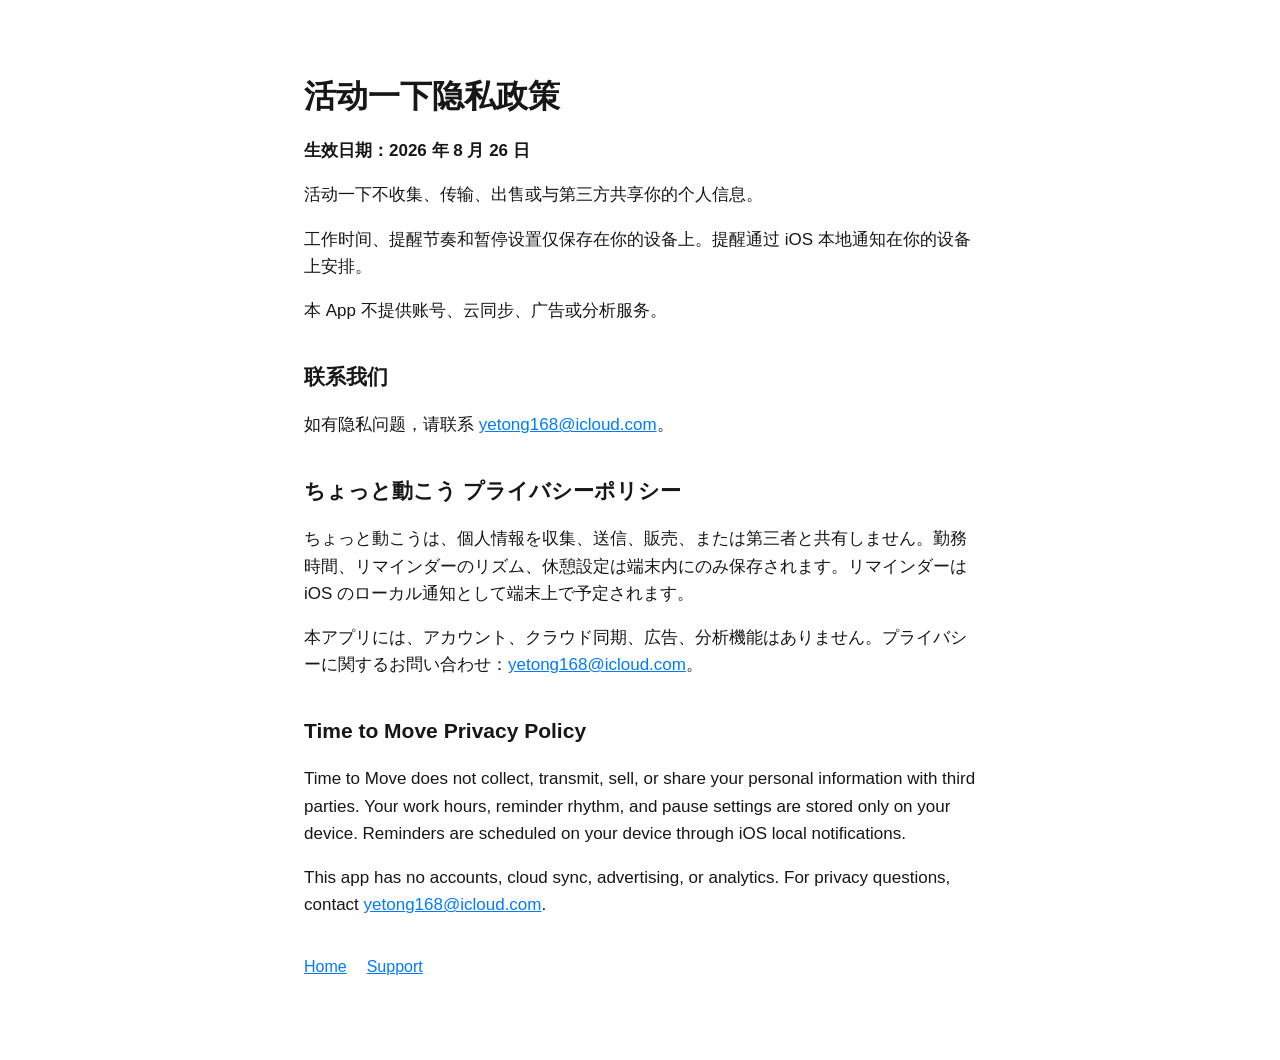
==== privacy/index.html @ 1694f4b2 "Publish trilingual privacy policy" ====
<!doctype html>
<html lang="zh-Hans">
<head>
  <meta charset="utf-8">
  <meta name="viewport" content="width=device-width, initial-scale=1">
  <title>活动一下隐私政策</title>
  <link rel="stylesheet" href="../styles.css">
</head>
<body>
  <main>
    <h1>活动一下隐私政策</h1>
    <p><strong>生效日期：2026 年 8 月 26 日</strong></p>
    <p>活动一下不收集、传输、出售或与第三方共享你的个人信息。</p>
    <p>工作时间、提醒节奏和暂停设置仅保存在你的设备上。提醒通过 iOS 本地通知在你的设备上安排。</p>
    <p>本 App 不提供账号、云同步、广告或分析服务。</p>
    <h2>联系我们</h2>
    <p>如有隐私问题，请联系 <a href="mailto:yetong168@icloud.com">yetong168@icloud.com</a>。</p>
    <h2>ちょっと動こう プライバシーポリシー</h2>
    <p>ちょっと動こうは、個人情報を収集、送信、販売、または第三者と共有しません。勤務時間、リマインダーのリズム、休憩設定は端末内にのみ保存されます。リマインダーは iOS のローカル通知として端末上で予定されます。</p>
    <p>本アプリには、アカウント、クラウド同期、広告、分析機能はありません。プライバシーに関するお問い合わせ：<a href="mailto:yetong168@icloud.com">yetong168@icloud.com</a>。</p>
    <h2>Time to Move Privacy Policy</h2>
    <p>Time to Move does not collect, transmit, sell, or share your personal information with third parties. Your work hours, reminder rhythm, and pause settings are stored only on your device. Reminders are scheduled on your device through iOS local notifications.</p>
    <p>This app has no accounts, cloud sync, advertising, or analytics. For privacy questions, contact <a href="mailto:yetong168@icloud.com">yetong168@icloud.com</a>.</p>
    <nav><a href="../">Home</a><a href="../support/">Support</a></nav>
  </main>
</body>
</html>
---- styles.css ----
:root {
  color: #171717;
  background: #ffffff;
  font-family: -apple-system, BlinkMacSystemFont, "Segoe UI", sans-serif;
  line-height: 1.6;
}

body {
  margin: 0;
}

main {
  box-sizing: border-box;
  margin: 0 auto;
  max-width: 720px;
  padding: 56px 24px 80px;
}

h1 { font-size: 32px; line-height: 1.2; }
h2 { margin-top: 36px; font-size: 21px; }
a { color: #007aff; }
p, li { font-size: 17px; }
nav { display: flex; gap: 20px; margin-top: 36px; }
.muted { color: #6d6d72; }
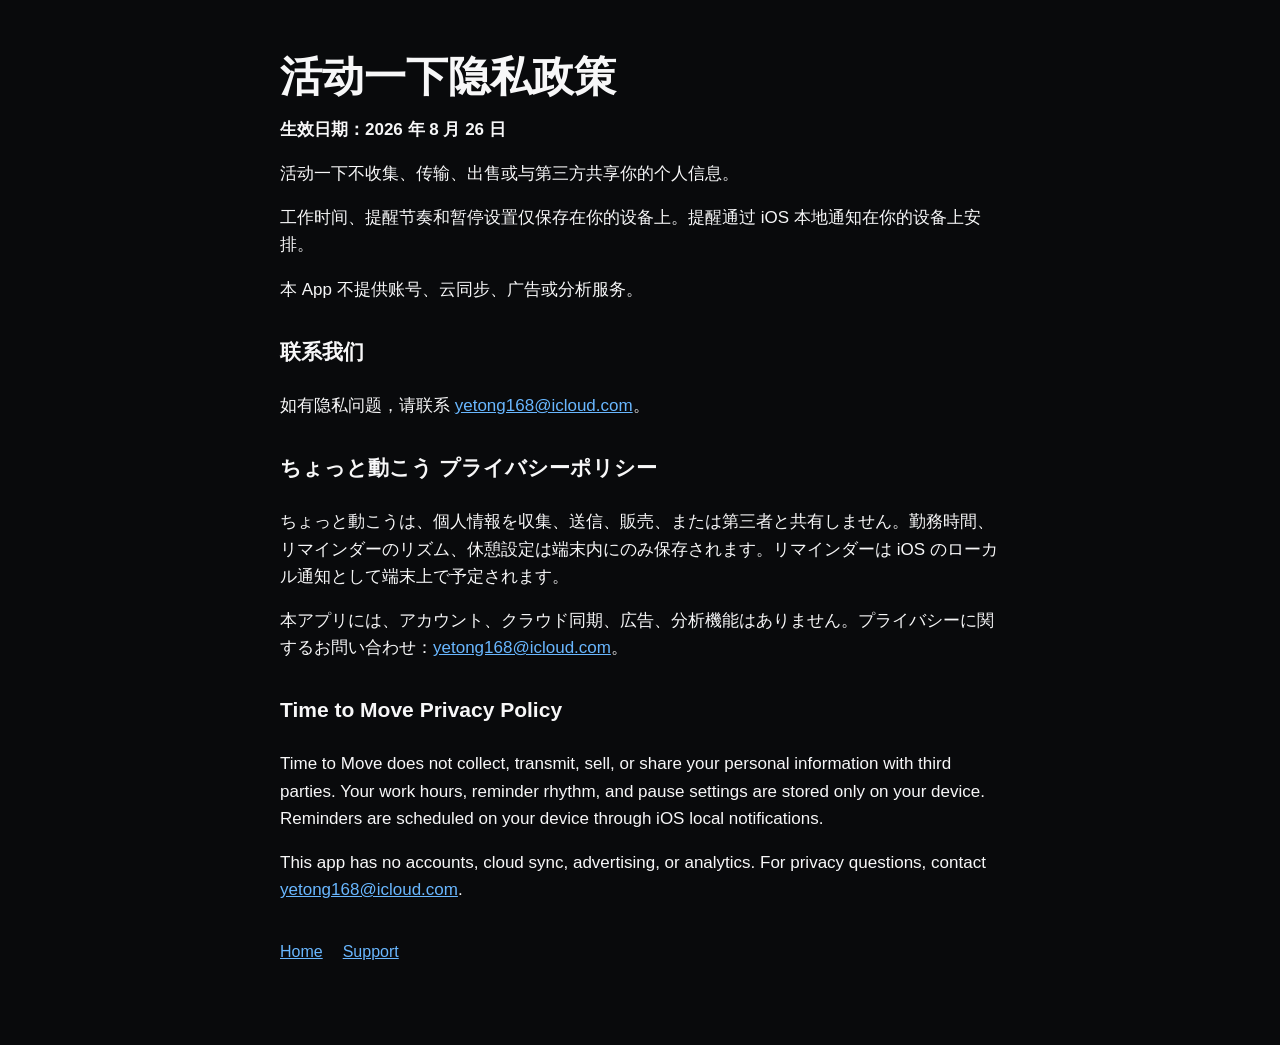
==== commit 937fc3c6: "feat: add organic discovery landing page" ====
--- a/privacy/index.html
+++ b/privacy/index.html
@@ -4,6 +4,9 @@
   <meta charset="utf-8">
   <meta name="viewport" content="width=device-width, initial-scale=1">
   <title>活动一下隐私政策</title>
+  <meta name="description" content="活动一下（Time to Move）隐私政策：无需账号，不含广告或分析，提醒设置保存在设备本地。">
+  <meta name="robots" content="index,follow">
+  <link rel="canonical" href="https://kyoken0702-yt.github.io/move10-support/privacy/">
   <link rel="stylesheet" href="../styles.css">
 </head>
 <body>
--- a/styles.css
+++ b/styles.css
@@ -1,24 +1,86 @@
 :root {
-  color: #171717;
-  background: #ffffff;
+  color: #f7f7f8;
+  background: #090a0c;
   font-family: -apple-system, BlinkMacSystemFont, "Segoe UI", sans-serif;
   line-height: 1.6;
+  color-scheme: dark;
 }
 
-body {
-  margin: 0;
+* { box-sizing: border-box; }
+body { margin: 0; background: #090a0c; }
+a { color: #69b7ff; }
+
+.site-header, footer {
+  display: flex;
+  align-items: center;
+  justify-content: space-between;
+  gap: 24px;
+  width: min(1040px, calc(100% - 40px));
+  margin: 0 auto;
+  padding: 20px 0;
 }
 
-main {
-  box-sizing: border-box;
-  margin: 0 auto;
-  max-width: 720px;
-  padding: 56px 24px 80px;
+.site-header nav, footer nav { display: flex; gap: 20px; }
+.site-header a, footer a { text-decoration: none; }
+.brand { display: flex; align-items: center; gap: 10px; color: #f7f7f8; font-weight: 700; }
+.brand img { border-radius: 9px; }
+main { width: min(1040px, calc(100% - 40px)); margin: 0 auto; }
+
+.hero {
+  min-height: 650px;
+  display: flex;
+  flex-direction: column;
+  align-items: flex-start;
+  justify-content: center;
+  padding: 80px 0 100px;
 }
 
-h1 { font-size: 32px; line-height: 1.2; }
-h2 { margin-top: 36px; font-size: 21px; }
-a { color: #007aff; }
-p, li { font-size: 17px; }
-nav { display: flex; gap: 20px; margin-top: 36px; }
-.muted { color: #6d6d72; }
+.app-icon { border-radius: 34px; box-shadow: 0 18px 60px rgba(0, 0, 0, .48); }
+.eyebrow { margin: 28px 0 8px; color: #69b7ff; font-size: 15px; font-weight: 700; text-transform: uppercase; }
+h1 { margin: 0; max-width: 760px; font-size: clamp(48px, 9vw, 88px); line-height: 1.02; letter-spacing: 0; }
+h2 { margin: 0 0 28px; font-size: 32px; line-height: 1.2; }
+h3 { margin: 0 0 8px; font-size: 20px; }
+p { font-size: 17px; }
+.lead { max-width: 690px; margin: 28px 0; color: #b8bac0; font-size: 21px; }
+
+.download {
+  display: inline-flex;
+  min-height: 52px;
+  align-items: center;
+  justify-content: center;
+  padding: 12px 22px;
+  border-radius: 8px;
+  background: #0a84ff;
+  color: #fff;
+  font-weight: 700;
+  text-decoration: none;
+}
+
+.trial, .muted { color: #8e9098; }
+.trial { margin-top: 12px; font-size: 14px; }
+.features, .languages, .faq { padding: 76px 0; border-top: 1px solid #24262b; }
+.feature-grid, .language-grid { display: grid; grid-template-columns: repeat(3, minmax(0, 1fr)); gap: 32px; }
+.feature-grid p, .language-grid p, .faq p { color: #b8bac0; }
+.language-grid article { min-width: 0; }
+details { border-top: 1px solid #2f3137; padding: 20px 0; }
+details:last-child { border-bottom: 1px solid #2f3137; }
+summary { cursor: pointer; font-size: 19px; font-weight: 650; }
+footer { border-top: 1px solid #24262b; color: #8e9098; }
+
+body > main:not(:has(.hero)) { max-width: 720px; padding: 56px 0 80px; }
+body > main:not(:has(.hero)) h1 { font-size: 42px; }
+body > main:not(:has(.hero)) h2 { margin-top: 36px; font-size: 21px; }
+body > main:not(:has(.hero)) nav { display: flex; gap: 20px; margin-top: 36px; }
+
+@media (max-width: 720px) {
+  .site-header, footer, main { width: min(100% - 32px, 1040px); }
+  .site-header { align-items: flex-start; }
+  .site-header nav { gap: 12px; }
+  .hero { min-height: auto; padding: 64px 0 80px; }
+  .app-icon { width: 112px; height: 112px; border-radius: 24px; }
+  h1 { font-size: 52px; }
+  .lead { font-size: 19px; }
+  .feature-grid, .language-grid { grid-template-columns: 1fr; gap: 24px; }
+  .features, .languages, .faq { padding: 56px 0; }
+  footer { align-items: flex-start; flex-direction: column; }
+}
